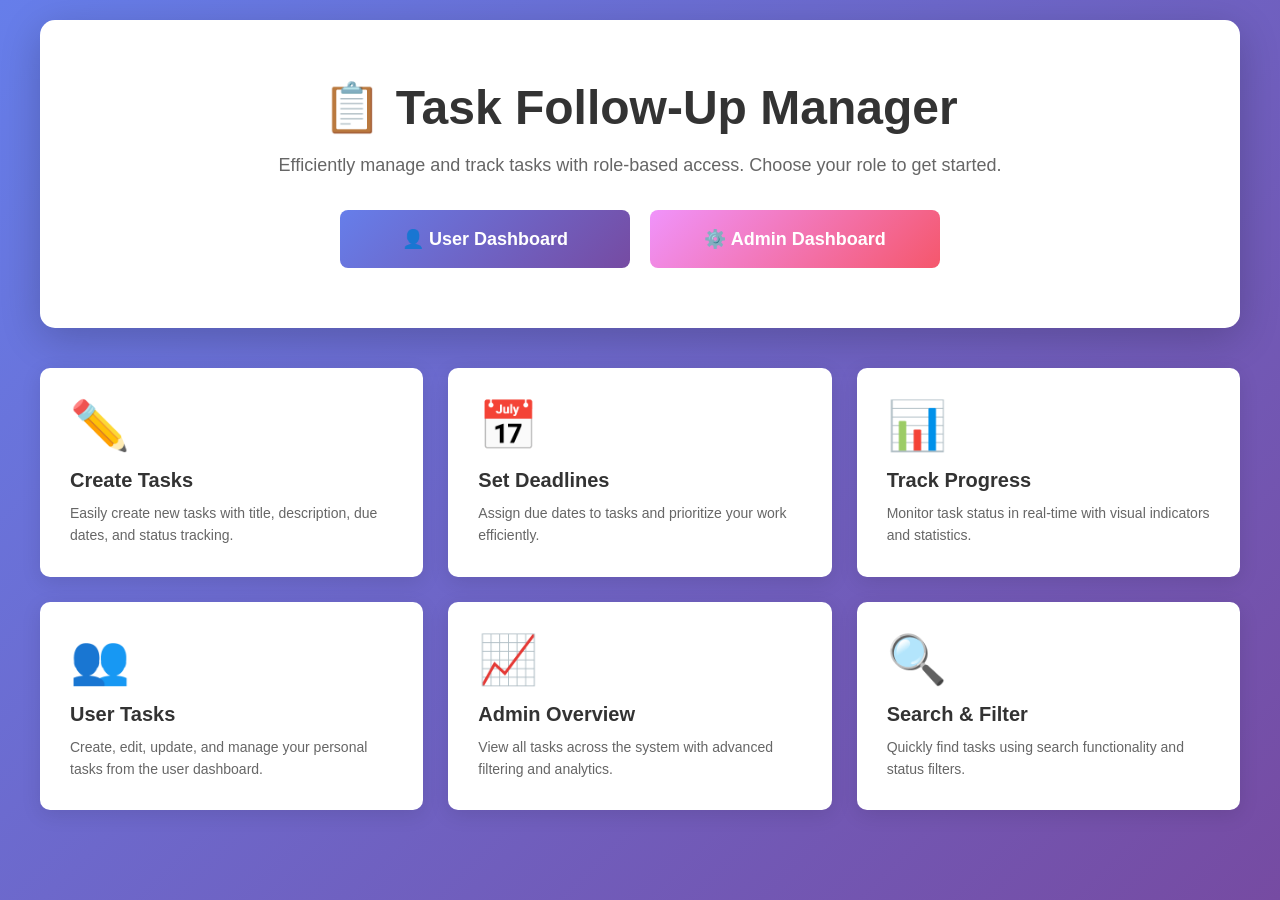
==== index.html @ 804d21f4 "Add Admin and User Dashboard HTML files with functionality for task management - Created admin-dashb" ====
<!DOCTYPE html>
<html lang="en">
<head>
    <meta charset="UTF-8">
    <meta name="viewport" content="width=device-width, initial-scale=1.0">
    <title>Task Follow-Up Application</title>
    <style>
        * {
            margin: 0;
            padding: 0;
            box-sizing: border-box;
        }

        body {
            font-family: 'Segoe UI', Tahoma, Geneva, Verdana, sans-serif;
            background: linear-gradient(135deg, #667eea 0%, #764ba2 100%);
            min-height: 100vh;
            padding: 20px;
        }

        .container {
            max-width: 1200px;
            margin: 0 auto;
        }

        .hero {
            background: white;
            padding: 60px 40px;
            border-radius: 15px;
            box-shadow: 0 10px 40px rgba(0, 0, 0, 0.2);
            text-align: center;
            margin-bottom: 40px;
        }

        .hero h1 {
            color: #333;
            font-size: 48px;
            margin-bottom: 15px;
            font-weight: 700;
        }

        .hero p {
            color: #666;
            font-size: 18px;
            margin-bottom: 30px;
            line-height: 1.6;
        }

        .hero-buttons {
            display: grid;
            grid-template-columns: 1fr 1fr;
            gap: 20px;
            max-width: 600px;
            margin: 0 auto;
        }

        .btn-hero {
            padding: 18px 30px;
            font-size: 18px;
            font-weight: 700;
            border: none;
            border-radius: 8px;
            cursor: pointer;
            transition: all 0.3s;
            text-decoration: none;
            display: inline-block;
        }

        .btn-user {
            background: linear-gradient(135deg, #667eea 0%, #764ba2 100%);
            color: white;
        }

        .btn-user:hover {
            transform: translateY(-5px);
            box-shadow: 0 12px 30px rgba(102, 126, 234, 0.5);
        }

        .btn-admin {
            background: linear-gradient(135deg, #f093fb 0%, #f5576c 100%);
            color: white;
        }

        .btn-admin:hover {
            transform: translateY(-5px);
            box-shadow: 0 12px 30px rgba(245, 87, 108, 0.5);
        }

        .features-grid {
            display: grid;
            grid-template-columns: repeat(auto-fit, minmax(300px, 1fr));
            gap: 25px;
            margin-top: 40px;
        }

        .feature-card {
            background: white;
            padding: 30px;
            border-radius: 10px;
            box-shadow: 0 5px 20px rgba(0, 0, 0, 0.1);
            transition: all 0.3s;
        }

        .feature-card:hover {
            transform: translateY(-5px);
            box-shadow: 0 10px 30px rgba(0, 0, 0, 0.15);
        }

        .feature-icon {
            font-size: 48px;
            margin-bottom: 15px;
        }

        .feature-card h3 {
            color: #333;
            margin-bottom: 10px;
            font-size: 20px;
        }

        .feature-card p {
            color: #666;
            font-size: 14px;
            line-height: 1.6;
        }

        @media (max-width: 768px) {
            .hero {
                padding: 40px 20px;
            }

            .hero h1 {
                font-size: 32px;
            }

            .hero p {
                font-size: 16px;
            }

            .hero-buttons {
                grid-template-columns: 1fr;
            }

            .features-grid {
                grid-template-columns: 1fr;
            }

            .btn-hero {
                width: 100%;
            }
        }
    </style>
</head>
<body>
    <div class="container">
        <div class="hero">
            <h1>📋 Task Follow-Up Manager</h1>
            <p>Efficiently manage and track tasks with role-based access. Choose your role to get started.</p>
            
            <div class="hero-buttons">
                <button class="btn-hero btn-user" onclick="goToUserDashboard()">
                    👤 User Dashboard
                </button>
                <button class="btn-hero btn-admin" onclick="goToAdminDashboard()">
                    ⚙️ Admin Dashboard
                </button>
            </div>
        </div>

        <div class="features-grid">
            <div class="feature-card">
                <div class="feature-icon">✏️</div>
                <h3>Create Tasks</h3>
                <p>Easily create new tasks with title, description, due dates, and status tracking.</p>
            </div>

            <div class="feature-card">
                <div class="feature-icon">📅</div>
                <h3>Set Deadlines</h3>
                <p>Assign due dates to tasks and prioritize your work efficiently.</p>
            </div>

            <div class="feature-card">
                <div class="feature-icon">📊</div>
                <h3>Track Progress</h3>
                <p>Monitor task status in real-time with visual indicators and statistics.</p>
            </div>

            <div class="feature-card">
                <div class="feature-icon">👥</div>
                <h3>User Tasks</h3>
                <p>Create, edit, update, and manage your personal tasks from the user dashboard.</p>
            </div>

            <div class="feature-card">
                <div class="feature-icon">📈</div>
                <h3>Admin Overview</h3>
                <p>View all tasks across the system with advanced filtering and analytics.</p>
            </div>

            <div class="feature-card">
                <div class="feature-icon">🔍</div>
                <h3>Search & Filter</h3>
                <p>Quickly find tasks using search functionality and status filters.</p>
            </div>
        </div>
    </div>

    <script>
        function goToUserDashboard() {
            window.location.href = 'user-dashboard.html';
        }

        function goToAdminDashboard() {
            window.location.href = 'admin-dashboard.html';
        }
    </script>
</body>
</html>
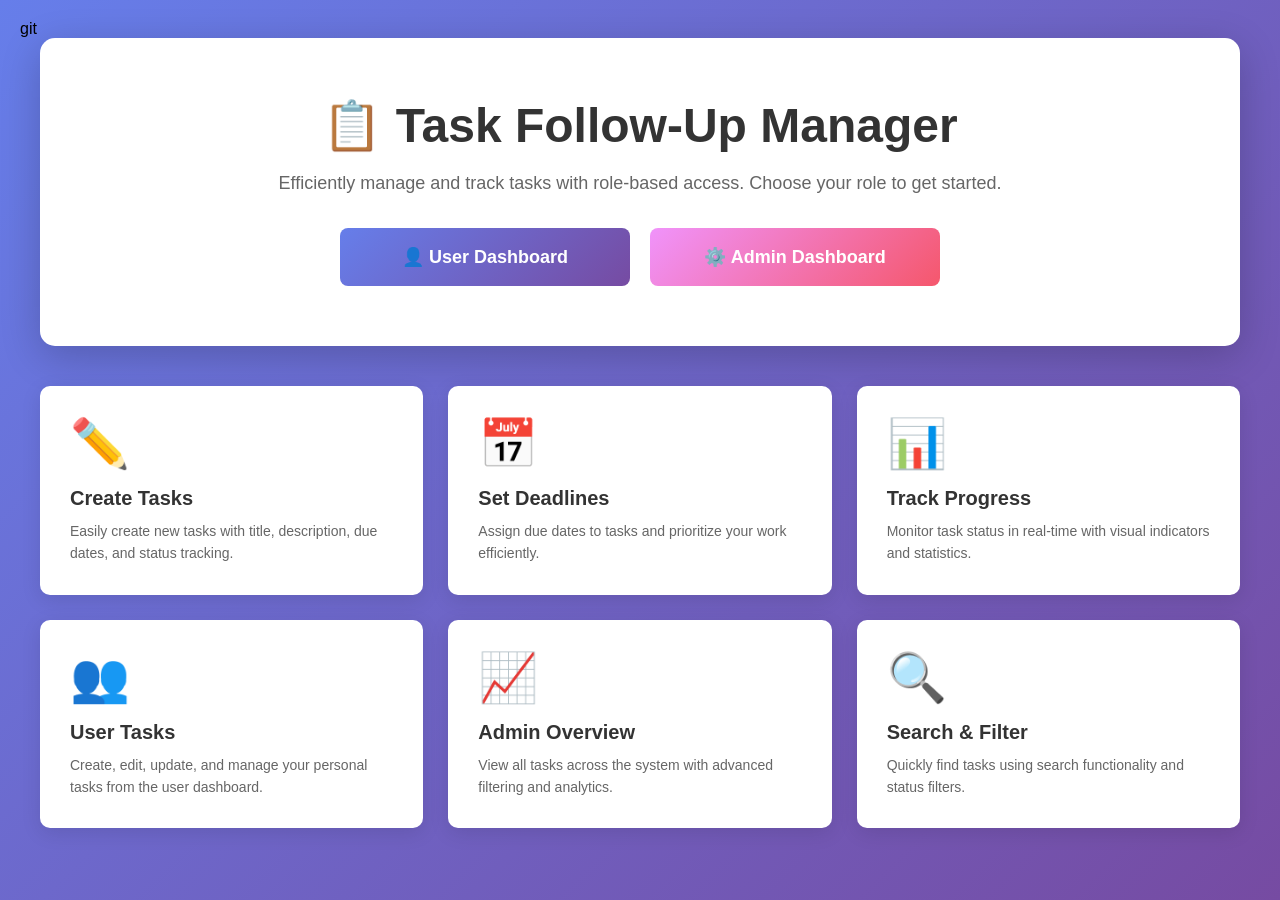
==== commit b2e22220: "Add CSS and JavaScript files for user and admin dashboards - Created index.css for general styling o" ====
--- a/index.html
+++ b/index.html
@@ -1,154 +1,10 @@
-<!DOCTYPE html>
+git<!DOCTYPE html>
 <html lang="en">
 <head>
     <meta charset="UTF-8">
     <meta name="viewport" content="width=device-width, initial-scale=1.0">
     <title>Task Follow-Up Application</title>
-    <style>
-        * {
-            margin: 0;
-            padding: 0;
-            box-sizing: border-box;
-        }
-
-        body {
-            font-family: 'Segoe UI', Tahoma, Geneva, Verdana, sans-serif;
-            background: linear-gradient(135deg, #667eea 0%, #764ba2 100%);
-            min-height: 100vh;
-            padding: 20px;
-        }
-
-        .container {
-            max-width: 1200px;
-            margin: 0 auto;
-        }
-
-        .hero {
-            background: white;
-            padding: 60px 40px;
-            border-radius: 15px;
-            box-shadow: 0 10px 40px rgba(0, 0, 0, 0.2);
-            text-align: center;
-            margin-bottom: 40px;
-        }
-
-        .hero h1 {
-            color: #333;
-            font-size: 48px;
-            margin-bottom: 15px;
-            font-weight: 700;
-        }
-
-        .hero p {
-            color: #666;
-            font-size: 18px;
-            margin-bottom: 30px;
-            line-height: 1.6;
-        }
-
-        .hero-buttons {
-            display: grid;
-            grid-template-columns: 1fr 1fr;
-            gap: 20px;
-            max-width: 600px;
-            margin: 0 auto;
-        }
-
-        .btn-hero {
-            padding: 18px 30px;
-            font-size: 18px;
-            font-weight: 700;
-            border: none;
-            border-radius: 8px;
-            cursor: pointer;
-            transition: all 0.3s;
-            text-decoration: none;
-            display: inline-block;
-        }
-
-        .btn-user {
-            background: linear-gradient(135deg, #667eea 0%, #764ba2 100%);
-            color: white;
-        }
-
-        .btn-user:hover {
-            transform: translateY(-5px);
-            box-shadow: 0 12px 30px rgba(102, 126, 234, 0.5);
-        }
-
-        .btn-admin {
-            background: linear-gradient(135deg, #f093fb 0%, #f5576c 100%);
-            color: white;
-        }
-
-        .btn-admin:hover {
-            transform: translateY(-5px);
-            box-shadow: 0 12px 30px rgba(245, 87, 108, 0.5);
-        }
-
-        .features-grid {
-            display: grid;
-            grid-template-columns: repeat(auto-fit, minmax(300px, 1fr));
-            gap: 25px;
-            margin-top: 40px;
-        }
-
-        .feature-card {
-            background: white;
-            padding: 30px;
-            border-radius: 10px;
-            box-shadow: 0 5px 20px rgba(0, 0, 0, 0.1);
-            transition: all 0.3s;
-        }
-
-        .feature-card:hover {
-            transform: translateY(-5px);
-            box-shadow: 0 10px 30px rgba(0, 0, 0, 0.15);
-        }
-
-        .feature-icon {
-            font-size: 48px;
-            margin-bottom: 15px;
-        }
-
-        .feature-card h3 {
-            color: #333;
-            margin-bottom: 10px;
-            font-size: 20px;
-        }
-
-        .feature-card p {
-            color: #666;
-            font-size: 14px;
-            line-height: 1.6;
-        }
-
-        @media (max-width: 768px) {
-            .hero {
-                padding: 40px 20px;
-            }
-
-            .hero h1 {
-                font-size: 32px;
-            }
-
-            .hero p {
-                font-size: 16px;
-            }
-
-            .hero-buttons {
-                grid-template-columns: 1fr;
-            }
-
-            .features-grid {
-                grid-template-columns: 1fr;
-            }
-
-            .btn-hero {
-                width: 100%;
-            }
-        }
-    </style>
+    <link rel="stylesheet" href="assets/css/index.css">
 </head>
 <body>
     <div class="container">
@@ -205,14 +61,6 @@
         </div>
     </div>
 
-    <script>
-        function goToUserDashboard() {
-            window.location.href = 'user-dashboard.html';
-        }
-
-        function goToAdminDashboard() {
-            window.location.href = 'admin-dashboard.html';
-        }
-    </script>
+    <script src="assets/js/index.js"></script>
 </body>
 </html>
--- a/assets/css/index.css
+++ b/assets/css/index.css
@@ -0,0 +1,143 @@
+* {
+    margin: 0;
+    padding: 0;
+    box-sizing: border-box;
+}
+
+body {
+    font-family: 'Segoe UI', Tahoma, Geneva, Verdana, sans-serif;
+    background: linear-gradient(135deg, #667eea 0%, #764ba2 100%);
+    min-height: 100vh;
+    padding: 20px;
+}
+
+.container {
+    max-width: 1200px;
+    margin: 0 auto;
+}
+
+.hero {
+    background: white;
+    padding: 60px 40px;
+    border-radius: 15px;
+    box-shadow: 0 10px 40px rgba(0, 0, 0, 0.2);
+    text-align: center;
+    margin-bottom: 40px;
+}
+
+.hero h1 {
+    color: #333;
+    font-size: 48px;
+    margin-bottom: 15px;
+    font-weight: 700;
+}
+
+.hero p {
+    color: #666;
+    font-size: 18px;
+    margin-bottom: 30px;
+    line-height: 1.6;
+}
+
+.hero-buttons {
+    display: grid;
+    grid-template-columns: 1fr 1fr;
+    gap: 20px;
+    max-width: 600px;
+    margin: 0 auto;
+}
+
+.btn-hero {
+    padding: 18px 30px;
+    font-size: 18px;
+    font-weight: 700;
+    border: none;
+    border-radius: 8px;
+    cursor: pointer;
+    transition: all 0.3s;
+    text-decoration: none;
+    display: inline-block;
+}
+
+.btn-user {
+    background: linear-gradient(135deg, #667eea 0%, #764ba2 100%);
+    color: white;
+}
+
+.btn-user:hover {
+    transform: translateY(-5px);
+    box-shadow: 0 12px 30px rgba(102, 126, 234, 0.5);
+}
+
+.btn-admin {
+    background: linear-gradient(135deg, #f093fb 0%, #f5576c 100%);
+    color: white;
+}
+
+.btn-admin:hover {
+    transform: translateY(-5px);
+    box-shadow: 0 12px 30px rgba(245, 87, 108, 0.5);
+}
+
+.features-grid {
+    display: grid;
+    grid-template-columns: repeat(auto-fit, minmax(300px, 1fr));
+    gap: 25px;
+    margin-top: 40px;
+}
+
+.feature-card {
+    background: white;
+    padding: 30px;
+    border-radius: 10px;
+    box-shadow: 0 5px 20px rgba(0, 0, 0, 0.1);
+    transition: all 0.3s;
+}
+
+.feature-card:hover {
+    transform: translateY(-5px);
+    box-shadow: 0 10px 30px rgba(0, 0, 0, 0.15);
+}
+
+.feature-icon {
+    font-size: 48px;
+    margin-bottom: 15px;
+}
+
+.feature-card h3 {
+    color: #333;
+    margin-bottom: 10px;
+    font-size: 20px;
+}
+
+.feature-card p {
+    color: #666;
+    font-size: 14px;
+    line-height: 1.6;
+}
+
+@media (max-width: 768px) {
+    .hero {
+        padding: 40px 20px;
+    }
+
+    .hero h1 {
+        font-size: 32px;
+    }
+
+    .hero p {
+        font-size: 16px;
+    }
+
+    .hero-buttons {
+        grid-template-columns: 1fr;
+    }
+
+    .features-grid {
+        grid-template-columns: 1fr;
+    }
+
+    .btn-hero {
+        width: 100%;
+    }
+}
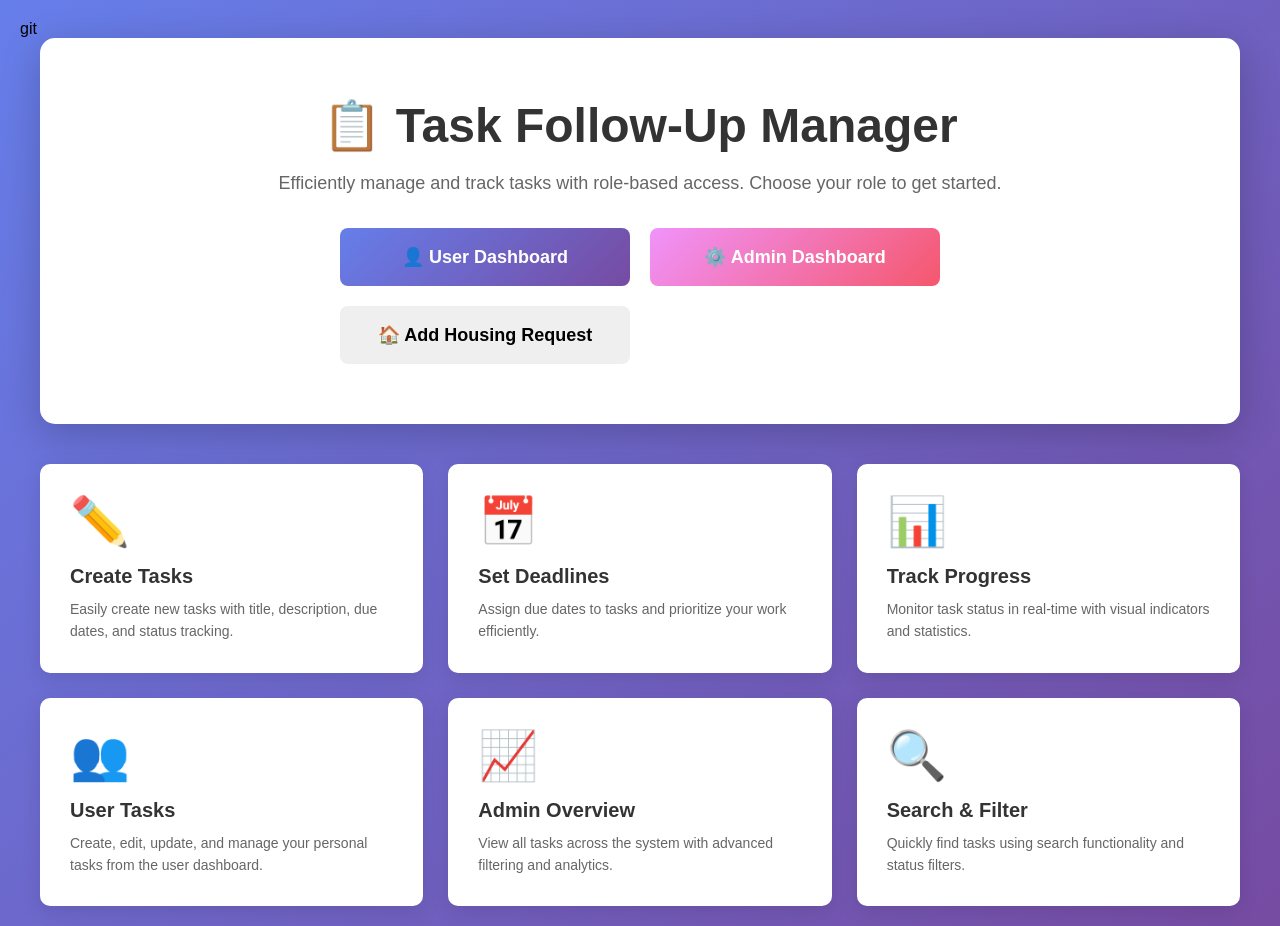
==== commit 3fb71409: "add: implement housing request form and functionality" ====
--- a/index.html
+++ b/index.html
@@ -18,6 +18,9 @@
                 </button>
                 <button class="btn-hero btn-admin" onclick="goToAdminDashboard()">
                     ⚙️ Admin Dashboard
+                </button>
+                <button class="btn-hero btn-housing" onclick="location.href='add-housing.html'">
+                    🏠 Add Housing Request
                 </button>
             </div>
         </div>
